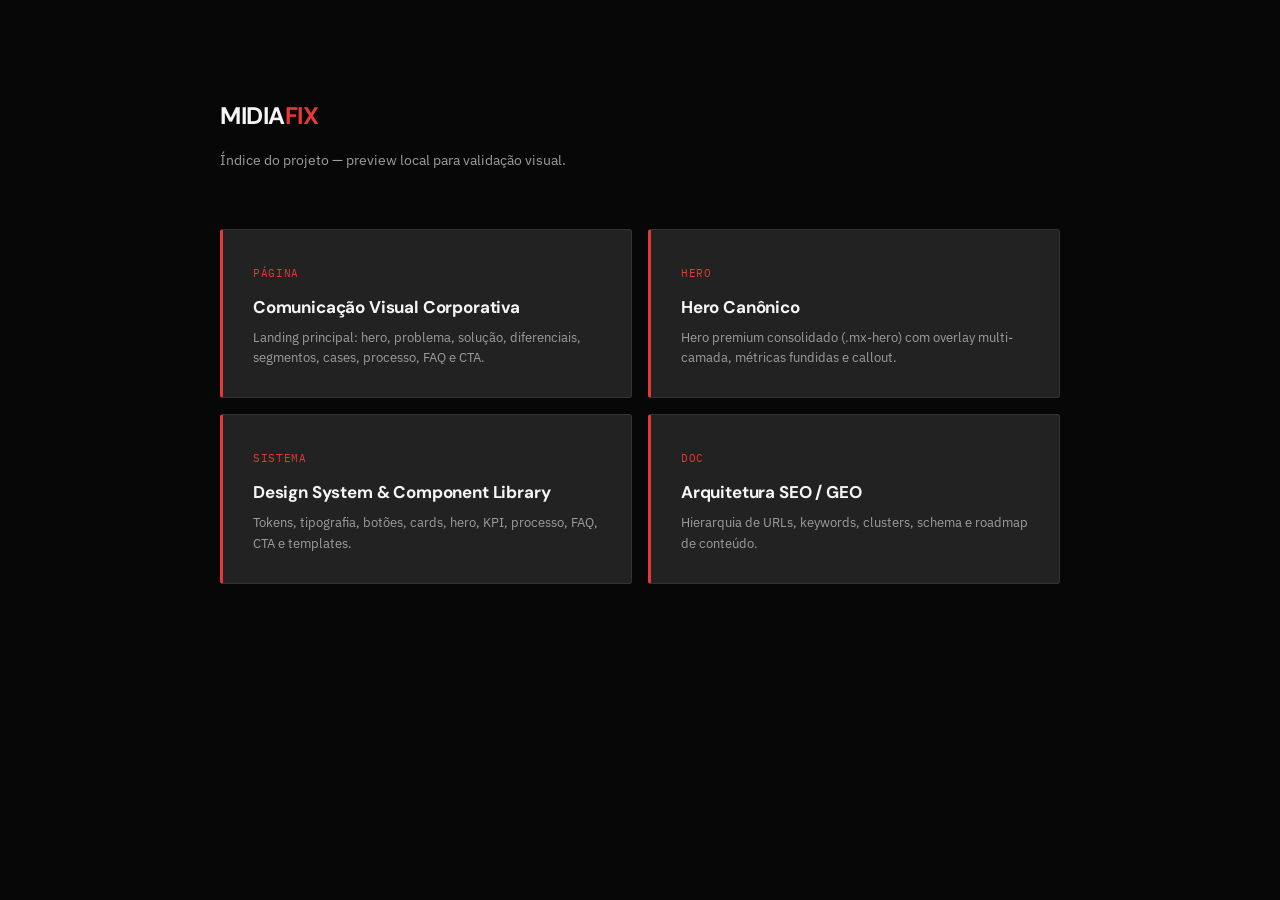
==== index.html @ 5a36b638 "Preparar landing MIDIAFIX para deploy na Vercel Site estático (HTML/CSS/JS) pronto para produção: to" ====
<!DOCTYPE html>
<html lang="pt-BR">
<head>
<meta charset="UTF-8">
<meta name="viewport" content="width=device-width, initial-scale=1.0">
<meta name="robots" content="noindex, nofollow">
<title>MIDIAFIX — Índice do Projeto</title>
<link rel="preconnect" href="https://fonts.googleapis.com">
<link rel="preconnect" href="https://fonts.gstatic.com" crossorigin>
<link href="https://fonts.googleapis.com/css2?family=DM+Sans:opsz,wght@9..40,400;9..40,500;9..40,600;9..40,700&family=IBM+Plex+Sans:wght@300;400;500&family=IBM+Plex+Mono:wght@400;500&display=swap" rel="stylesheet">
<link rel="stylesheet" href="assets/css/tokens.css">
<link rel="stylesheet" href="assets/css/components.css">
<style>
  body { background: var(--mx-grafite-deeper); min-height: 100vh; }
  .hub { max-width: 920px; margin: 0 auto; padding: 96px 40px; }
  .hub-head { margin-bottom: 56px; }
  .hub-logo { font-family: var(--font-display); font-size: 24px; font-weight: 700; letter-spacing: -0.02em; color: var(--mx-white); }
  .hub-logo em { font-style: normal; color: var(--mx-red); }
  .hub-head p { margin-top: 12px; color: var(--mx-gray-300); font-size: 14px; }
  .hub-grid { display: grid; grid-template-columns: repeat(2, 1fr); gap: 16px; }
  @media (max-width: 680px) { .hub-grid { grid-template-columns: 1fr; } }
  .hub-card {
    display: block;
    padding: 28px 30px;
    background: var(--mx-surface-4);
    border: 1px solid var(--mx-border-strong);
    border-left: 3px solid var(--mx-red);
    border-radius: var(--radius-md);
    transition: border-color var(--ease-mid), background var(--ease-mid);
  }
  .hub-card:hover { background: var(--mx-surface-5); border-left-color: var(--mx-red); }
  .hub-card .id { font-family: var(--font-mono); font-size: 11px; color: var(--mx-red); letter-spacing: 0.06em; }
  .hub-card h3 { font-family: var(--font-display); font-size: 17px; font-weight: 700; color: var(--mx-white); margin: 8px 0 6px; letter-spacing: -0.01em; }
  .hub-card p { font-size: 13px; color: var(--mx-gray-300); line-height: 1.6; }
</style>
</head>
<body>
  <div class="hub">
    <div class="hub-head">
      <span class="hub-logo">MIDIA<em>FIX</em></span>
      <p>Índice do projeto — preview local para validação visual.</p>
    </div>
    <div class="hub-grid">
      <a class="hub-card" href="midiafix-comunicacao-visual.html">
        <span class="id">PÁGINA</span>
        <h3>Comunicação Visual Corporativa</h3>
        <p>Landing principal: hero, problema, solução, diferenciais, segmentos, cases, processo, FAQ e CTA.</p>
      </a>
      <a class="hub-card" href="midiafix-hero-final.html">
        <span class="id">HERO</span>
        <h3>Hero Canônico</h3>
        <p>Hero premium consolidado (.mx-hero) com overlay multi-camada, métricas fundidas e callout.</p>
      </a>
      <a class="hub-card" href="midiafix-design-system.html">
        <span class="id">SISTEMA</span>
        <h3>Design System & Component Library</h3>
        <p>Tokens, tipografia, botões, cards, hero, KPI, processo, FAQ, CTA e templates.</p>
      </a>
      <a class="hub-card" href="midiafix-seo-geo-arquitetura.html">
        <span class="id">DOC</span>
        <h3>Arquitetura SEO / GEO</h3>
        <p>Hierarquia de URLs, keywords, clusters, schema e roadmap de conteúdo.</p>
      </a>
    </div>
  </div>
</body>
</html>
---- assets/css/tokens.css ----
/* ════════════════════════════════════════════════════════════
   MIDIAFIX · DESIGN TOKENS v2.0
   Fonte única de verdade. Toda cor, tipo, espaço, sombra e raio
   da marca deriva daqui. Nomes legados (PT / abreviados) são
   mapeados para estes tokens via shim inline em cada página.
   ════════════════════════════════════════════════════════════ */

:root {
  /* ── CORE PALETTE ──────────────────────────────────── */
  --mx-red:           #E53935;
  --mx-red-dark:      #C62828;
  --mx-white:         #F5F5F5;   /* branco primário (único) */
  --mx-off-white:     #ECECEC;   /* texto longo / superfícies — menos brilho */

  /* ── SURFACE SCALE ─────────────────────────────────── */
  --mx-grafite-deeper: #070707;  /* hero / primeira dobra — profundidade extra */
  --mx-surface-0:      #0D0D0D;  /* fundo base do produto */
  --mx-surface-1:      #111111;
  --mx-surface-2:      #161616;
  --mx-surface-3:      #1A1A1A;
  --mx-surface-4:      #222222;
  --mx-surface-5:      #2A2A2A;

  /* aliases semânticos de superfície */
  --mx-grafite:        var(--mx-surface-3);
  --mx-grafite-mid:    var(--mx-surface-2);
  --mx-grafite-deep:   var(--mx-surface-0);

  /* ── GRAY SCALE (texto secundário) ─────────────────── */
  --mx-gray-100:      #4A4A4A;
  --mx-gray-200:      #666666;
  --mx-gray-300:      #9E9E9E;   /* normalizado (era 9A9A9A no hero) */
  --mx-gray-400:      #BDBDBD;

  /* ── BORDER SCALE ──────────────────────────────────── */
  --mx-border-subtle: #252525;
  --mx-border-mid:    #2C2C2C;
  --mx-border-strong: #333333;
  --mx-border-accent:       rgba(229,57,53,0.25);
  --mx-border-accent-hover: rgba(229,57,53,0.50);

  /* ── RED OPACITY SCALE ─────────────────────────────── */
  --mx-red-5:   rgba(229,57,53,0.05);
  --mx-red-10:  rgba(229,57,53,0.10);
  --mx-red-15:  rgba(229,57,53,0.15);
  --mx-red-20:  rgba(229,57,53,0.20);

  /* ── TYPOGRAPHY · FAMILIES ─────────────────────────── */
  --font-display: 'DM Sans', sans-serif;
  --font-body:    'IBM Plex Sans', sans-serif;
  --font-mono:    'IBM Plex Mono', monospace;

  /* ── TYPOGRAPHY · SCALE ────────────────────────────── */
  --text-2xs:  10px;   /* labels / overlines */
  --text-xs:   11px;
  --text-sm:   13px;   /* corpo compacto */
  --text-base: 14px;   /* corpo / botões */
  --text-md:   16px;
  --text-lg:   20px;   /* H4 / logo */
  --text-xl:   clamp(24px, 3.5vw, 32px);   /* H3 */
  --text-2xl:  clamp(28px, 4vw,   40px);   /* H2 */
  --text-3xl:  clamp(32px, 4.5vw, 54px);   /* H1 / hero */

  /* ── TYPOGRAPHY · TRACKING ─────────────────────────── */
  --tracking-tight: -0.02em;   /* títulos display */
  --tracking-normal: 0.02em;
  --tracking-wide:  0.06em;
  --tracking-label: 0.20em;    /* overlines em caixa-alta */

  /* ── SPACING SCALE ─────────────────────────────────── */
  --space-1: 4px;
  --space-2: 8px;
  --space-3: 12px;
  --space-4: 16px;
  --space-5: 20px;
  --space-6: 24px;
  --space-8: 32px;
  --space-10: 40px;
  --space-12: 48px;
  --space-16: 64px;
  --space-20: 80px;
  --space-24: 96px;
  --space-30: 120px;

  /* ── SHADOWS (elevação de card) ────────────────────── */
  --mx-shadow-card:       0 14px 40px rgba(0,0,0,0.28);
  --mx-shadow-card-hover: 0 24px 60px rgba(0,0,0,0.40);

  /* ── RADIUS ────────────────────────────────────────── */
  --radius-sm: 2px;
  --radius-md: 3px;
  --radius-lg: 4px;

  /* ── TRANSITIONS ───────────────────────────────────── */
  --ease-fast: 0.18s ease;
  --ease-mid:  0.25s ease;
  --ease-slow: 0.40s ease;

  /* ── LAYOUT / SECTIONS ─────────────────────────────── */
  --container-max:        1200px;
  --container-max-wide:   1440px;
  --container-max-narrow: 800px;
  --container-pad:        40px;
  --container-pad-mobile: 24px;
  --section-padding:      120px 0;
  --section-padding-sm:   80px 0;
}
---- assets/css/components.css ----
/* ════════════════════════════════════════════════════════════
   MIDIAFIX · COMPONENT LIBRARY v2.0
   Biblioteca de componentes da marca. Depende de assets/css/tokens.css.
   Inclui: reset/base, primitivas de layout, navegação, tipografia,
   botões, cards, hero, KPI, processo, FAQ, CTA, depoimentos e utilitários.
   ════════════════════════════════════════════════════════════ */

/* ── RESET ───────────────────────────────────────────── */
*, *::before, *::after { box-sizing: border-box; margin: 0; padding: 0; }
html { scroll-behavior: smooth; font-size: 16px; }
body {
  background: var(--mx-grafite);
  color: var(--mx-white);
  font-family: var(--font-body);
  line-height: 1.7;
  -webkit-font-smoothing: antialiased;
  -moz-osx-font-smoothing: grayscale;
  overflow-x: hidden;
}
h1,h2,h3,h4,h5,
.btn, .stat-number, .process-num,
.case-stat strong, .kpi-value {
  font-family: var(--font-display);
}
img { display: block; max-width: 100%; }
a { color: inherit; text-decoration: none; }

/* ════════════════════════════════════════════════════════════
   LAYOUT PRIMITIVES
   ════════════════════════════════════════════════════════════ */

.mx-container {
  max-width: 1200px;
  margin: 0 auto;
  padding: 0 40px;
}
.mx-container-wide {
  max-width: 1440px;
  margin: 0 auto;
  padding: 0 60px;
}
.mx-container-narrow {
  max-width: 800px;
  margin: 0 auto;
  padding: 0 40px;
}
@media (max-width: 768px) {
  .mx-container,
  .mx-container-wide,
  .mx-container-narrow { padding: 0 24px; }
}

/* Section Wrappers */
.mx-section        { padding: var(--section-padding); }
.mx-section-dark   { padding: var(--section-padding); background: var(--mx-surface-2); }
.mx-section-deep   { padding: var(--section-padding); background: var(--mx-surface-1); }
@media (max-width: 768px) {
  .mx-section,
  .mx-section-dark,
  .mx-section-deep { padding: var(--section-padding-sm); }
}

/* Divider */
.mx-divider { height: 1px; background: var(--mx-border-mid); }
.mx-divider-strong { height: 1px; background: var(--mx-border-strong); }

/* ════════════════════════════════════════════════════════════
   C-01 · NAVIGATION
   ════════════════════════════════════════════════════════════ */

.mx-nav {
  position: fixed;
  top: 0; left: 0; right: 0;
  z-index: 200;
  height: 72px;
  padding: 0 40px;
  display: flex;
  align-items: center;
  justify-content: space-between;
  background: rgba(13,13,13,0.96);
  backdrop-filter: blur(16px);
  border-bottom: 1px solid var(--mx-border-mid);
  transition: border-color var(--ease-mid);
}
.mx-nav.scrolled { border-bottom-color: var(--mx-border-strong); }

/* Logo */
.mx-logo {
  font-family: var(--font-display);
  font-size: 20px;
  font-weight: 700;
  letter-spacing: -0.02em;
  color: var(--mx-white);
}
.mx-logo em { font-style: normal; color: var(--mx-red); }

/* Nav Links */
.mx-nav-links {
  display: flex;
  gap: 36px;
  list-style: none;
}
.mx-nav-links a {
  font-size: 13px;
  font-weight: 400;
  color: var(--mx-gray-300);
  letter-spacing: 0.02em;
  transition: color var(--ease-fast);
}
.mx-nav-links a:hover { color: var(--mx-white); }
.mx-nav-links a.active {
  color: var(--mx-white);
  position: relative;
}
.mx-nav-links a.active::after {
  content: '';
  position: absolute;
  bottom: -4px; left: 0; right: 0;
  height: 1px;
  background: var(--mx-red);
}

@media (max-width: 960px) {
  .mx-nav-links { display: none; }
  .mx-nav { padding: 0 24px; }
}

/* ════════════════════════════════════════════════════════════
   C-02 · TYPOGRAPHY TOKENS
   ════════════════════════════════════════════════════════════ */

/* Eyebrow — used above headings */
.mx-eyebrow {
  display: flex;
  align-items: center;
  gap: 14px;
  margin-bottom: 28px;
}
.mx-eyebrow-line {
  width: 28px; height: 1px;
  background: var(--mx-red);
  opacity: 0.7;
  flex-shrink: 0;
}
.mx-eyebrow-text {
  font-family: var(--font-body);
  font-size: 10px;
  font-weight: 500;
  letter-spacing: 0.22em;
  text-transform: uppercase;
  color: rgba(245,245,245,0.4);
}

/* Tag Pill */
.mx-tag {
  display: inline-flex;
  align-items: center;
  font-size: 10px;
  font-weight: 500;
  letter-spacing: 0.2em;
  text-transform: uppercase;
  color: var(--mx-red);
  border: 1px solid var(--mx-border-accent);
  padding: 5px 12px;
  border-radius: var(--radius-sm);
  margin-bottom: 24px;
}
.mx-tag-ghost {
  color: var(--mx-gray-300);
  border-color: var(--mx-border-strong);
}

/* Heading Scale */
.mx-h1 {
  font-size: clamp(40px, 6vw, 78px);
  font-weight: 700;
  line-height: 1.06;
  letter-spacing: -0.035em;
  color: #ffffff;
}
.mx-h2 {
  font-size: clamp(28px, 3.5vw, 46px);
  font-weight: 700;
  line-height: 1.12;
  letter-spacing: -0.025em;
  color: var(--mx-white);
}
.mx-h3 {
  font-size: clamp(20px, 2vw, 26px);
  font-weight: 700;
  line-height: 1.2;
  letter-spacing: -0.02em;
  color: var(--mx-white);
}
.mx-h4 {
  font-size: 17px;
  font-weight: 600;
  letter-spacing: -0.01em;
  color: var(--mx-white);
}
.mx-h5 {
  font-size: 14px;
  font-weight: 600;
  letter-spacing: 0.01em;
  color: var(--mx-white);
}

/* Body Text */
.mx-body-lg {
  font-size: 17px;
  font-weight: 300;
  color: rgba(245,245,245,0.6);
  line-height: 1.8;
}
.mx-body {
  font-size: 15px;
  font-weight: 300;
  color: rgba(245,245,245,0.6);
  line-height: 1.75;
}
.mx-body-sm {
  font-size: 13px;
  color: var(--mx-gray-300);
  line-height: 1.65;
}
.mx-caption {
  font-size: 11px;
  font-weight: 500;
  letter-spacing: 0.1em;
  text-transform: uppercase;
  color: var(--mx-gray-300);
}

/* Highlight (underline treatment — white over dark) */
.mx-highlight {
  position: relative;
  display: inline-block;
}
.mx-highlight::after {
  content: '';
  position: absolute;
  bottom: 3px;
  left: 0; right: 0;
  height: 2px;
  background: var(--mx-red);
  border-radius: 1px;
}

/* ════════════════════════════════════════════════════════════
   C-03 · BUTTONS
   ════════════════════════════════════════════════════════════ */

.btn {
  display: inline-flex;
  align-items: center;
  gap: 10px;
  border: none;
  border-radius: var(--radius-md);
  font-family: var(--font-display);
  font-weight: 600;
  letter-spacing: 0.03em;
  text-decoration: none;
  cursor: pointer;
  transition: all var(--ease-mid);
  white-space: nowrap;
}
.btn svg { width: 15px; height: 15px; flex-shrink: 0; }

/* Size variants */
.btn-lg  { font-size: 15px; padding: 18px 40px; }
.btn-md  { font-size: 14px; padding: 14px 28px; }
.btn-sm  { font-size: 12px; padding: 10px 20px; letter-spacing: 0.05em; }

/* Style variants */
.btn-primary {
  background: var(--mx-red);
  color: #ffffff;
}
.btn-primary:hover { background: var(--mx-red-dark); }

.btn-outline {
  background: transparent;
  color: var(--mx-white);
  border: 1px solid rgba(245,245,245,0.25);
}
.btn-outline:hover {
  border-color: rgba(245,245,245,0.55);
  background: rgba(245,245,245,0.04);
}

.btn-ghost {
  background: transparent;
  color: var(--mx-gray-300);
  border: 1px solid var(--mx-border-strong);
}
.btn-ghost:hover {
  color: var(--mx-white);
  border-color: var(--mx-gray-300);
}

/* Icon-only button divider */
.btn-divider {
  width: 1px;
  height: 34px;
  background: rgba(245,245,245,0.1);
  flex-shrink: 0;
}

/* ════════════════════════════════════════════════════════════
   C-04 · SECTION HEADER
   ════════════════════════════════════════════════════════════ */

.mx-section-header {
  margin-bottom: 64px;
}
.mx-section-header p {
  margin-top: 16px;
  max-width: 520px;
}
.mx-section-header.centered { text-align: center; }
.mx-section-header.centered p { margin-left: auto; margin-right: auto; }

/* Two-col header (heading left, body right) */
.mx-section-header-split {
  display: grid;
  grid-template-columns: 1fr 1fr;
  gap: 60px;
  align-items: end;
  margin-bottom: 64px;
}
@media (max-width: 768px) {
  .mx-section-header-split { grid-template-columns: 1fr; gap: 24px; }
}

/* ════════════════════════════════════════════════════════════
   C-05 · HERO SECTION
   Hero corporativo premium: imagem (zoom lento opcional) + overlay
   multi-camada para profundidade, barra de acento, conteúdo, faixa de
   métricas fundida (.mx-hero-meta) e callout arquitetônico opcional
   (.mx-hero-callout). Movimento só com prefers-reduced-motion:no-preference.
   Imagem configurável via --hero-image / --hero-position.
   ════════════════════════════════════════════════════════════ */

.mx-hero {
  position: relative;
  width: 100%;
  height: 92vh;
  min-height: 600px;
  max-height: 960px;
  display: flex;
  flex-direction: column;
  justify-content: flex-end;
  overflow: hidden;
}
.mx-hero.hero-center {
  justify-content: center;
  text-align: center;
}
.mx-hero.hero-center .mx-hero-content { max-width: 860px; margin: 0 auto; padding-bottom: 0; }
.mx-hero.hero-center .mx-eyebrow { justify-content: center; }
.mx-hero.hero-center .mx-h1,
.mx-hero.hero-center .mx-body-lg { max-width: none; margin-left: auto; margin-right: auto; }
.mx-hero.hero-center .mx-hero-actions { justify-content: center; }

/* Image layer — separate so it can zoom under a static overlay.
   Imagem local: defina background-image inline no elemento (resolve
   relativo ao HTML). --hero-image aceita URLs absolutas como fallback. */
.mx-hero-bg {
  position: absolute; inset: 0;
  background-image: var(--hero-image, url('https://images.unsplash.com/photo-1486406146926-c627a92ad1ab?w=1600&q=80'));
  background-position: var(--hero-position, center 72%);
  background-size: cover;
  background-repeat: no-repeat;
}

/* Overlay — multi-layer gradient for cinematic depth */
.mx-hero-overlay {
  position: absolute; inset: 0;
  background:
    linear-gradient(to bottom,
      rgba(7,7,7,0.10) 0%,
      rgba(7,7,7,0.18) 20%,
      rgba(7,7,7,0.32) 45%,
      rgba(7,7,7,0.72) 70%,
      rgba(7,7,7,0.96) 88%,
      rgba(7,7,7,1.00) 100%),
    linear-gradient(105deg,
      rgba(7,7,7,0.68) 0%,
      rgba(7,7,7,0.28) 40%,
      transparent 62%),
    linear-gradient(to left,
      rgba(7,7,7,0.35) 0%,
      transparent 45%);
}
/* Subtle red tint variant */
.mx-hero-overlay.tint-red {
  background:
    linear-gradient(135deg, rgba(229,57,53,0.08) 0%, transparent 45%),
    linear-gradient(to bottom,
      rgba(7,7,7,0.20) 0%,
      rgba(7,7,7,0.72) 70%,
      rgba(7,7,7,0.96) 88%,
      rgba(7,7,7,1.00) 100%);
}

/* Vertical accent bar */
.mx-hero-accent {
  position: absolute;
  top: 0; left: 0;
  width: 2px; height: 100%;
  background: linear-gradient(to bottom, transparent 0%, var(--mx-red) 22%, var(--mx-red) 72%, transparent 100%);
  opacity: 0.45;
  z-index: 1;
}

/* Bottom seam — blends hero into the content below */
.mx-hero::after {
  content: '';
  position: absolute;
  bottom: 0; left: 0; right: 0;
  height: 220px;
  background: linear-gradient(to bottom, transparent, var(--mx-grafite-deeper));
  pointer-events: none;
  z-index: 1;
}

/* Content block (own generous gutter — hero usa 56px) */
.mx-hero-content {
  position: relative;
  z-index: 2;
  width: 100%;
  max-width: 660px;
  padding: 0 56px 88px;
}
.mx-hero .mx-h1 { max-width: 580px; margin-bottom: 28px; }
.mx-hero .mx-body-lg { max-width: 440px; margin-bottom: 52px; }

.mx-hero-actions {
  display: flex;
  gap: 14px;
  flex-wrap: wrap;
  align-items: center;
}

/* Scroll indicator */
.mx-hero-scroll {
  position: absolute;
  bottom: 112px; right: 56px; z-index: 3;
  display: flex;
  align-items: center;
  gap: 12px;
  font-size: 10px;
  letter-spacing: 0.26em;
  text-transform: uppercase;
  color: rgba(245,245,245,0.25);
}
.mx-hero-scroll-line {
  width: 32px; height: 1px;
  background: rgba(245,245,245,0.18);
}

/* Architectural callout — optional, desktop only */
.mx-hero-callout {
  position: absolute;
  right: 56px; bottom: 200px; z-index: 3;
  display: flex;
  flex-direction: column;
  align-items: flex-end;
  gap: 8px;
}
.mx-hero-callout-line {
  width: 48px; height: 1px;
  background: rgba(245,245,245,0.2);
  align-self: flex-end;
}
.mx-hero-callout-card {
  background: rgba(7,7,7,0.72);
  border: 1px solid rgba(245,245,245,0.1);
  border-right: 2px solid var(--mx-red);
  border-radius: var(--radius-sm) 0 0 var(--radius-sm);
  padding: 14px 18px;
  backdrop-filter: blur(10px);
  -webkit-backdrop-filter: blur(10px);
  text-align: right;
}
.mx-hero-callout-card strong {
  display: block;
  font-family: var(--font-display);
  font-size: 18px; font-weight: 700;
  color: var(--mx-white);
  letter-spacing: -0.02em; line-height: 1;
  margin-bottom: 4px;
}
.mx-hero-callout-card span {
  font-size: 10px; font-weight: 500;
  letter-spacing: 0.14em; text-transform: uppercase;
  color: rgba(245,245,245,0.36);
}
@media (max-width: 900px) { .mx-hero-callout { display: none; } }

/* Fused metrics strip — sits directly under the hero (sibling) */
.mx-hero-meta {
  position: relative;
  z-index: 2;
  display: flex;
  border-top: 1px solid var(--mx-border-subtle);
  padding: 0 56px;
  background: rgba(7,7,7,0.65);
  backdrop-filter: blur(14px);
  -webkit-backdrop-filter: blur(14px);
}
.mx-hero-meta-item {
  flex: 1;
  padding: 28px 0 28px 40px;
  border-right: 1px solid var(--mx-border-subtle);
  display: flex;
  flex-direction: column;
  justify-content: center;
}
.mx-hero-meta-item:first-child { padding-left: 0; }
.mx-hero-meta-item:last-child { border-right: none; }
.mx-hero-meta-value {
  font-family: var(--font-display);
  font-size: 32px; font-weight: 700;
  color: #ffffff;
  letter-spacing: -0.03em; line-height: 1;
  margin-bottom: 8px;
  display: flex; align-items: baseline; gap: 1px;
}
.mx-hero-meta-plus {
  font-size: 18px; font-weight: 400;
  color: rgba(245,245,245,0.35);
}
.mx-hero-meta-label {
  font-family: var(--font-body);
  font-size: 10px; font-weight: 400;
  letter-spacing: 0.18em; text-transform: uppercase;
  color: rgba(245,245,245,0.28); line-height: 1;
}
@media (max-width: 768px) {
  .mx-hero-content { padding: 0 28px 80px; }
  .mx-hero-meta { padding: 0 28px; flex-wrap: wrap; }
  .mx-hero-meta-item {
    flex: 1 1 42%;
    padding: 22px 20px 22px 0;
    border-bottom: 1px solid var(--mx-border-subtle);
  }
  .mx-hero-meta-item:nth-child(even) { border-right: none; }
  .mx-hero-meta-item:nth-child(3),
  .mx-hero-meta-item:nth-child(4) { border-bottom: none; }
  .mx-hero-meta-value { font-size: 26px; }
  .mx-hero-meta-plus { font-size: 15px; }
  .mx-hero-scroll { display: none; }
}

/* Motion — entrada escalonada + zoom lento, só quando o movimento é bem-vindo */
@media (prefers-reduced-motion: no-preference) {
  .mx-hero-bg {
    transform: scale(1.04);
    animation: mx-hero-zoom 22s ease-out forwards;
  }
  .mx-hero .mx-eyebrow      { opacity: 0; animation: mx-fade-up 0.9s 0.30s ease forwards; }
  .mx-hero .mx-h1           { opacity: 0; animation: mx-fade-up 0.9s 0.50s ease forwards; }
  .mx-hero .mx-body-lg      { opacity: 0; animation: mx-fade-up 0.9s 0.72s ease forwards; }
  .mx-hero .mx-hero-actions { opacity: 0; animation: mx-fade-up 0.9s 0.90s ease forwards; }
  .mx-hero-callout          { opacity: 0; animation: mx-fade 1s 1.5s ease forwards; }
  .mx-hero-scroll           { opacity: 0; animation: mx-fade 1s 1.4s ease forwards; }
  .mx-hero-meta             { opacity: 0; animation: mx-fade-up 0.7s 1.2s ease forwards; }
}
@keyframes mx-hero-zoom { from { transform: scale(1.04); } to { transform: scale(1.0); } }
@keyframes mx-fade-up { from { opacity: 0; transform: translateY(22px); } to { opacity: 1; transform: translateY(0); } }
@keyframes mx-fade { from { opacity: 0; } to { opacity: 1; } }

/* ════════════════════════════════════════════════════════════
   C-06 · STATS / KPI BAR
   ════════════════════════════════════════════════════════════ */

.mx-kpi-bar {
  background: var(--mx-surface-1);
  border-top: 1px solid var(--mx-border-strong);
  border-bottom: 1px solid var(--mx-border-strong);
}
.mx-kpi-grid {
  display: grid;
  grid-template-columns: repeat(4, 1fr);
}
.mx-kpi-item {
  padding: 40px 48px;
  border-right: 1px solid var(--mx-border-strong);
}
.mx-kpi-item:last-child { border-right: none; }
.mx-kpi-value {
  font-size: 42px;
  font-weight: 700;
  color: var(--mx-white);
  letter-spacing: -0.03em;
  line-height: 1;
  margin-bottom: 8px;
}
.mx-kpi-value sup {
  font-size: 20px;
  color: var(--mx-red);
  letter-spacing: 0;
}
.mx-kpi-label {
  font-size: 11px;
  font-weight: 500;
  letter-spacing: 0.1em;
  text-transform: uppercase;
  color: var(--mx-gray-300);
}

/* Inline KPI strip (lighter) */
.mx-kpi-strip {
  display: flex;
  gap: 0;
  flex-wrap: wrap;
}
.mx-kpi-strip-item {
  flex: 1;
  min-width: 140px;
  padding: 28px 32px;
  border-right: 1px solid var(--mx-border-strong);
}
.mx-kpi-strip-item:last-child { border-right: none; }
.mx-kpi-strip-item strong {
  display: block;
  font-family: var(--font-display);
  font-size: 28px;
  font-weight: 700;
  letter-spacing: -0.025em;
  color: var(--mx-white);
  margin-bottom: 4px;
}
.mx-kpi-strip-item span {
  font-size: 12px;
  color: var(--mx-gray-300);
  letter-spacing: 0.06em;
  text-transform: uppercase;
}

@media (max-width: 900px) {
  .mx-kpi-grid { grid-template-columns: repeat(2, 1fr); }
  .mx-kpi-item:nth-child(2) { border-right: none; }
  .mx-kpi-item { border-bottom: 1px solid var(--mx-border-strong); }
  .mx-kpi-item { padding: 32px 28px; }
}

/* ════════════════════════════════════════════════════════════
   C-07 · PROBLEM / DIAGNOSIS SECTION
   ════════════════════════════════════════════════════════════ */

/* Two-col: text + pain list */
.mx-problem-grid {
  display: grid;
  grid-template-columns: 1fr 1fr;
  gap: 80px;
  align-items: start;
}
@media (max-width: 960px) {
  .mx-problem-grid { grid-template-columns: 1fr; gap: 48px; }
}

/* Pain list card */
.mx-pain-list {
  list-style: none;
  border: 1px solid var(--mx-border-strong);
  border-radius: var(--radius-lg);
  overflow: hidden;
}
.mx-pain-item {
  display: flex;
  align-items: flex-start;
  gap: 20px;
  padding: 26px 30px;
  border-bottom: 1px solid var(--mx-border-strong);
  transition: background var(--ease-fast);
}
.mx-pain-item:last-child { border-bottom: none; }
.mx-pain-item:hover { background: var(--mx-red-5); }

.mx-pain-icon {
  width: 34px; height: 34px;
  border-radius: var(--radius-sm);
  border: 1px solid var(--mx-border-accent);
  display: flex; align-items: center; justify-content: center;
  flex-shrink: 0;
  margin-top: 2px;
  transition: border-color var(--ease-fast);
}
.mx-pain-item:hover .mx-pain-icon { border-color: var(--mx-border-accent-hover); }
.mx-pain-icon svg { width: 15px; height: 15px; stroke: var(--mx-red); }

.mx-pain-body h4 {
  font-size: 14px;
  font-weight: 600;
  color: var(--mx-white);
  margin-bottom: 5px;
}
.mx-pain-body p {
  font-size: 13px;
  color: var(--mx-gray-300);
  line-height: 1.6;
}

/* ════════════════════════════════════════════════════════════
   C-08 · SOLUTION / TWO-COLUMN SPLIT
   ════════════════════════════════════════════════════════════ */

/* Image + content */
.mx-split {
  display: grid;
  grid-template-columns: 5fr 4fr;
  gap: 80px;
  align-items: center;
}
.mx-split.reverse { direction: rtl; }
.mx-split.reverse > * { direction: ltr; }
.mx-split-equal {
  display: grid;
  grid-template-columns: 1fr 1fr;
  gap: 80px;
  align-items: center;
}

@media (max-width: 960px) {
  .mx-split,
  .mx-split.reverse,
  .mx-split-equal { grid-template-columns: 1fr; gap: 48px; direction: ltr; }
}

/* Image frame */
.mx-img-frame {
  position: relative;
  border-radius: var(--radius-lg);
  overflow: hidden;
}
.mx-img-frame.ratio-4-5 { aspect-ratio: 4/5; }
.mx-img-frame.ratio-16-9 { aspect-ratio: 16/9; }
.mx-img-frame.ratio-3-2  { aspect-ratio: 3/2; }
.mx-img-frame img {
  width: 100%; height: 100%;
  object-fit: cover;
  filter: brightness(0.88) saturate(0.85);
  transition: transform var(--ease-slow), filter var(--ease-slow);
}
.mx-img-frame:hover img {
  transform: scale(1.02);
  filter: brightness(0.92) saturate(0.9);
}

/* Badge overlaid on image */
.mx-img-badge {
  position: absolute;
  bottom: 24px; left: 24px;
  background: rgba(13,13,13,0.95);
  border: 1px solid var(--mx-border-strong);
  border-left: 3px solid var(--mx-red);
  padding: 16px 22px;
  border-radius: var(--radius-sm);
  backdrop-filter: blur(8px);
}
.mx-img-badge strong {
  display: block;
  font-family: var(--font-display);
  font-size: 20px;
  font-weight: 700;
  color: var(--mx-white);
  letter-spacing: -0.02em;
}
.mx-img-badge span {
  font-size: 11px;
  color: var(--mx-gray-300);
  letter-spacing: 0.08em;
  text-transform: uppercase;
}

/* Check list inside content */
.mx-check-list {
  list-style: none;
  display: flex;
  flex-direction: column;
  gap: 12px;
  margin-top: 36px;
}
.mx-check-item {
  display: flex;
  align-items: center;
  gap: 14px;
  padding: 16px 22px;
  background: var(--mx-surface-4);
  border: 1px solid var(--mx-border-strong);
  border-radius: var(--radius-md);
  font-size: 14px;
  color: rgba(245,245,245,0.72);
  transition: border-color var(--ease-fast);
}
.mx-check-item:hover { border-color: var(--mx-border-accent-hover); }
.mx-check-dot {
  width: 5px; height: 5px;
  border-radius: 50%;
  background: var(--mx-red);
  flex-shrink: 0;
}

/* ════════════════════════════════════════════════════════════
   C-09 · DIFFERENTIALS GRID
   ════════════════════════════════════════════════════════════ */

/* 3-col bordered grid */
.mx-dif-grid {
  display: grid;
  grid-template-columns: repeat(3, 1fr);
  gap: 1px;
  background: var(--mx-border-strong);
  border: 1px solid var(--mx-border-strong);
  border-radius: var(--radius-lg);
  overflow: hidden;
}
.mx-dif-grid.cols-2 { grid-template-columns: repeat(2, 1fr); }
.mx-dif-grid.cols-4 { grid-template-columns: repeat(4, 1fr); }

.mx-dif-card {
  background: var(--mx-surface-4);
  padding: 44px 38px;
  position: relative;
  transition: background var(--ease-mid);
  cursor: default;
}
.mx-dif-card::before {
  content: '';
  position: absolute;
  top: 0; left: 0; right: 0;
  height: 2px;
  background: transparent;
  transition: background var(--ease-mid);
}
.mx-dif-card:hover { background: var(--mx-surface-5); }
.mx-dif-card:hover::before { background: var(--mx-red); }

.mx-dif-num {
  font-family: var(--font-body);
  font-size: 10px;
  font-weight: 600;
  letter-spacing: 0.2em;
  color: var(--mx-red);
  margin-bottom: 24px;
  opacity: 0.8;
}
.mx-dif-card h3 {
  font-size: 17px;
  font-weight: 700;
  color: var(--mx-white);
  letter-spacing: -0.015em;
  margin-bottom: 14px;
  line-height: 1.3;
}
.mx-dif-card p {
  font-size: 13px;
  color: var(--mx-gray-300);
  line-height: 1.75;
}

/* Icon variant */
.mx-dif-icon {
  width: 40px; height: 40px;
  border-radius: var(--radius-sm);
  border: 1px solid var(--mx-border-strong);
  display: flex; align-items: center; justify-content: center;
  margin-bottom: 24px;
  transition: border-color var(--ease-mid);
}
.mx-dif-card:hover .mx-dif-icon { border-color: var(--mx-border-accent-hover); }
.mx-dif-icon svg { width: 18px; height: 18px; stroke: var(--mx-gray-300); transition: stroke var(--ease-mid); }
.mx-dif-card:hover .mx-dif-icon svg { stroke: var(--mx-red); }

@media (max-width: 960px) {
  .mx-dif-grid,
  .mx-dif-grid.cols-4 { grid-template-columns: 1fr; }
  .mx-dif-grid.cols-2 { grid-template-columns: 1fr; }
}

/* ════════════════════════════════════════════════════════════
   C-10 · SEGMENT CARDS GRID
   ════════════════════════════════════════════════════════════ */

.mx-seg-grid {
  display: grid;
  grid-template-columns: repeat(4, 1fr);
  gap: 18px;
}
.mx-seg-grid.cols-3 { grid-template-columns: repeat(3, 1fr); }
.mx-seg-grid.cols-2 { grid-template-columns: repeat(2, 1fr); }

.mx-seg-card {
  border: 1px solid var(--mx-border-strong);
  border-radius: var(--radius-md);
  padding: 34px 26px;
  background: var(--mx-surface-4);
  transition: all var(--ease-mid);
  cursor: default;
}
.mx-seg-card:hover {
  border-color: var(--mx-border-accent-hover);
  transform: translateY(-3px);
  box-shadow: 0 14px 40px rgba(0,0,0,0.28);
  background: var(--mx-surface-5);
}
.mx-seg-icon {
  width: 42px; height: 42px;
  border-radius: var(--radius-md);
  border: 1px solid var(--mx-border-strong);
  display: flex; align-items: center; justify-content: center;
  margin-bottom: 22px;
  transition: border-color var(--ease-mid);
}
.mx-seg-card:hover .mx-seg-icon { border-color: var(--mx-border-accent-hover); }
.mx-seg-icon svg { width: 18px; height: 18px; stroke: var(--mx-gray-300); transition: stroke var(--ease-mid); }
.mx-seg-card:hover .mx-seg-icon svg { stroke: var(--mx-red); }
.mx-seg-card h3 {
  font-size: 14px;
  font-weight: 600;
  color: var(--mx-white);
  margin-bottom: 8px;
  letter-spacing: -0.01em;
}
.mx-seg-card p {
  font-size: 13px;
  color: var(--mx-gray-300);
  line-height: 1.65;
}

@media (max-width: 1024px) {
  .mx-seg-grid { grid-template-columns: repeat(2, 1fr); }
}
@media (max-width: 560px) {
  .mx-seg-grid,
  .mx-seg-grid.cols-3 { grid-template-columns: 1fr; }
}

/* ════════════════════════════════════════════════════════════
   C-11 · CASE / PROJECT CARDS
   ════════════════════════════════════════════════════════════ */

.mx-cases-grid {
  display: grid;
  grid-template-columns: repeat(3, 1fr);
  gap: 18px;
}
.mx-cases-grid.cols-2 { grid-template-columns: repeat(2, 1fr); }

.mx-case-card {
  border-radius: var(--radius-lg);
  overflow: hidden;
  background: var(--mx-surface-4);
  border: 1px solid var(--mx-border-strong);
  transition: transform var(--ease-mid), box-shadow var(--ease-mid);
}
.mx-case-card:hover {
  transform: translateY(-4px);
  box-shadow: 0 24px 60px rgba(0,0,0,0.4);
}
.mx-case-img {
  height: 220px;
  overflow: hidden;
  position: relative;
}
.mx-case-img img {
  width: 100%; height: 100%;
  object-fit: cover;
  filter: brightness(0.82) saturate(0.75);
  transition: transform 0.5s ease, filter 0.5s ease;
}
.mx-case-card:hover .mx-case-img img {
  transform: scale(1.04);
  filter: brightness(0.88) saturate(0.8);
}
.mx-case-seg {
  position: absolute;
  top: 14px; left: 14px;
  font-size: 10px;
  font-weight: 600;
  letter-spacing: 0.16em;
  text-transform: uppercase;
  color: #fff;
  background: var(--mx-red);
  padding: 4px 10px;
  border-radius: var(--radius-sm);
}
.mx-case-body { padding: 26px 26px 30px; }
.mx-case-body h3 {
  font-size: 16px;
  font-weight: 700;
  color: var(--mx-white);
  margin-bottom: 10px;
  letter-spacing: -0.01em;
  line-height: 1.3;
}
.mx-case-body p {
  font-size: 13px;
  color: var(--mx-gray-300);
  line-height: 1.65;
  margin-bottom: 18px;
}
.mx-case-meta {
  display: flex;
  gap: 20px;
  padding-top: 16px;
  border-top: 1px solid var(--mx-border-strong);
}
.mx-case-stat strong {
  display: block;
  font-size: 18px;
  font-weight: 700;
  color: var(--mx-white);
  letter-spacing: -0.02em;
}
.mx-case-stat span {
  font-size: 10px;
  color: var(--mx-gray-300);
  letter-spacing: 0.08em;
  text-transform: uppercase;
}

/* Featured case — wide card */
.mx-case-card.featured {
  grid-column: span 2;
  display: grid;
  grid-template-columns: 1fr 1fr;
}
.mx-case-card.featured .mx-case-img { height: 100%; min-height: 260px; }
@media (max-width: 960px) {
  .mx-cases-grid { grid-template-columns: 1fr; }
  .mx-case-card.featured { grid-column: span 1; display: block; }
  .mx-case-card.featured .mx-case-img { height: 220px; }
}

/* ════════════════════════════════════════════════════════════
   C-12 · PROCESS / TIMELINE
   ════════════════════════════════════════════════════════════ */

/* Horizontal table layout */
.mx-process-list {
  border: 1px solid var(--mx-border-strong);
  border-radius: var(--radius-lg);
  overflow: hidden;
}
.mx-process-step {
  display: grid;
  grid-template-columns: 72px 1fr auto;
  align-items: center;
  border-bottom: 1px solid var(--mx-border-strong);
  transition: background var(--ease-fast);
}
.mx-process-step:last-child { border-bottom: none; }
.mx-process-step:hover { background: var(--mx-surface-4); }

.mx-step-num {
  padding: 34px 28px;
  border-right: 1px solid var(--mx-border-strong);
  align-self: stretch;
  display: flex; align-items: center; justify-content: center;
}
.process-num {
  font-size: 12px;
  font-weight: 700;
  color: var(--mx-red);
  letter-spacing: 0.12em;
  opacity: 0.9;
}

.mx-step-body {
  padding: 34px 44px;
  border-right: 1px solid var(--mx-border-strong);
}
.mx-step-body h3 {
  font-size: 16px;
  font-weight: 700;
  color: var(--mx-white);
  margin-bottom: 7px;
  letter-spacing: -0.01em;
}
.mx-step-body p {
  font-size: 13px;
  color: var(--mx-gray-300);
  line-height: 1.7;
  max-width: 540px;
}

.mx-step-phase {
  padding: 34px 36px;
  text-align: center;
  min-width: 130px;
}
.mx-step-phase-pill {
  font-size: 10px;
  font-weight: 600;
  letter-spacing: 0.16em;
  text-transform: uppercase;
  color: var(--mx-gray-200);
  background: rgba(74,74,74,0.18);
  border: 1px solid var(--mx-border-strong);
  padding: 5px 12px;
  border-radius: var(--radius-sm);
  white-space: nowrap;
}

/* Vertical connector timeline */
.mx-timeline {
  position: relative;
  padding-left: 48px;
}
.mx-timeline::before {
  content: '';
  position: absolute;
  top: 0; bottom: 0; left: 11px;
  width: 1px;
  background: var(--mx-border-strong);
}
.mx-timeline-item {
  position: relative;
  margin-bottom: 48px;
}
.mx-timeline-item:last-child { margin-bottom: 0; }
.mx-timeline-dot {
  position: absolute;
  left: -41px;
  top: 4px;
  width: 10px; height: 10px;
  border-radius: 50%;
  border: 2px solid var(--mx-border-strong);
  background: var(--mx-surface-3);
  transition: border-color var(--ease-mid), background var(--ease-mid);
}
.mx-timeline-item:hover .mx-timeline-dot,
.mx-timeline-item.active .mx-timeline-dot {
  border-color: var(--mx-red);
  background: var(--mx-red);
}
.mx-timeline-item h4 {
  font-size: 15px;
  font-weight: 600;
  color: var(--mx-white);
  margin-bottom: 6px;
}
.mx-timeline-item p {
  font-size: 13px;
  color: var(--mx-gray-300);
  line-height: 1.7;
}

@media (max-width: 768px) {
  .mx-process-step { grid-template-columns: 56px 1fr; }
  .mx-step-phase { display: none; }
  .mx-step-num { padding: 26px 18px; }
  .mx-step-body { padding: 26px 22px; border-right: none; }
}

/* ════════════════════════════════════════════════════════════
   C-13 · FAQ COMPONENT
   ════════════════════════════════════════════════════════════ */

/* Two-col: intro + accordion */
.mx-faq-layout {
  display: grid;
  grid-template-columns: 1fr 2fr;
  gap: 80px;
  align-items: start;
}
@media (max-width: 960px) {
  .mx-faq-layout { grid-template-columns: 1fr; gap: 48px; }
}

/* Accordion */
.mx-accordion {
  border: 1px solid var(--mx-border-strong);
  border-radius: var(--radius-lg);
  overflow: hidden;
}
.mx-accordion-item {
  border-bottom: 1px solid var(--mx-border-strong);
}
.mx-accordion-item:last-child { border-bottom: none; }

.mx-accordion-trigger {
  width: 100%;
  background: none;
  border: none;
  padding: 26px 30px;
  display: flex;
  align-items: center;
  justify-content: space-between;
  gap: 20px;
  cursor: pointer;
  text-align: left;
  transition: background var(--ease-fast);
}
.mx-accordion-trigger:hover { background: var(--mx-surface-4); }
.mx-accordion-trigger span {
  font-family: var(--font-display);
  font-size: 14px;
  font-weight: 600;
  color: var(--mx-white);
  line-height: 1.4;
}
.mx-accordion-icon {
  width: 22px; height: 22px;
  border-radius: 50%;
  border: 1px solid var(--mx-border-strong);
  display: flex; align-items: center; justify-content: center;
  flex-shrink: 0;
  transition: all var(--ease-mid);
}
.mx-accordion-icon svg {
  width: 11px; height: 11px;
  stroke: var(--mx-gray-300);
  transition: all var(--ease-mid);
}
.mx-accordion-item.open .mx-accordion-icon {
  background: var(--mx-red);
  border-color: var(--mx-red);
}
.mx-accordion-item.open .mx-accordion-icon svg {
  stroke: #fff;
  transform: rotate(45deg);
}
.mx-accordion-body {
  max-height: 0;
  overflow: hidden;
  transition: max-height 0.35s ease;
}
.mx-accordion-body-inner {
  padding: 0 30px 26px;
  font-size: 14px;
  color: rgba(245,245,245,0.55);
  line-height: 1.82;
  font-weight: 300;
}
.mx-accordion-item.open .mx-accordion-body { max-height: 400px; }

/* ════════════════════════════════════════════════════════════
   C-14 · CTA SECTION (3 variants)
   ════════════════════════════════════════════════════════════ */

/* Full-width dark CTA */
.mx-cta {
  position: relative;
  padding: 140px 0;
  overflow: hidden;
  text-align: center;
}
.mx-cta-bg {
  position: absolute; inset: 0;
  background:
    linear-gradient(rgba(13,13,13,0.9), rgba(13,13,13,0.9)),
    var(--cta-image, url('https://images.unsplash.com/photo-1486406146926-c627a92ad1ab?w=1600&q=80'))
    center / cover no-repeat;
}
.mx-cta-top-line {
  position: absolute;
  top: 0; left: 0; right: 0;
  height: 2px;
  background: linear-gradient(to right, transparent 0%, var(--mx-red) 50%, transparent 100%);
}
.mx-cta-content {
  position: relative; z-index: 2;
}
.mx-cta-content .mx-h2 { margin-bottom: 20px; }
.mx-cta-content .mx-body-lg {
  max-width: 480px;
  margin: 0 auto 44px;
}
.mx-cta-actions {
  display: flex;
  gap: 14px;
  justify-content: center;
  flex-wrap: wrap;
}

/* Inline CTA banner */
.mx-cta-banner {
  display: flex;
  align-items: center;
  justify-content: space-between;
  gap: 40px;
  padding: 44px 56px;
  background: var(--mx-surface-4);
  border: 1px solid var(--mx-border-strong);
  border-left: 3px solid var(--mx-red);
  border-radius: var(--radius-lg);
}
.mx-cta-banner-text h3 {
  font-size: 22px;
  font-weight: 700;
  color: var(--mx-white);
  letter-spacing: -0.02em;
  margin-bottom: 6px;
}
.mx-cta-banner-text p {
  font-size: 14px;
  color: var(--mx-gray-300);
  line-height: 1.6;
}
.mx-cta-banner-actions { display: flex; gap: 12px; flex-shrink: 0; }
@media (max-width: 768px) {
  .mx-cta-banner { flex-direction: column; align-items: flex-start; padding: 32px; }
  .mx-cta-banner-actions { width: 100%; }
}

/* Minimal CTA strip */
.mx-cta-strip {
  text-align: center;
  padding: 80px 0;
}
.mx-cta-strip p {
  margin-bottom: 28px;
}

/* ════════════════════════════════════════════════════════════
   C-15 · TESTIMONIAL / QUOTE CARD
   ════════════════════════════════════════════════════════════ */

.mx-testimonial {
  padding: 40px 40px 36px;
  background: var(--mx-surface-4);
  border: 1px solid var(--mx-border-strong);
  border-radius: var(--radius-lg);
  position: relative;
}
.mx-testimonial::before {
  content: '\201C';
  position: absolute;
  top: 18px; right: 28px;
  font-family: Georgia, serif;
  font-size: 64px;
  color: var(--mx-red);
  opacity: 0.15;
  line-height: 1;
}
.mx-testimonial-text {
  font-size: 16px;
  font-weight: 300;
  color: rgba(245,245,245,0.7);
  line-height: 1.8;
  margin-bottom: 28px;
}
.mx-testimonial-author {
  display: flex;
  align-items: center;
  gap: 14px;
  padding-top: 22px;
  border-top: 1px solid var(--mx-border-strong);
}
.mx-testimonial-avatar {
  width: 40px; height: 40px;
  border-radius: 50%;
  background: var(--mx-surface-5);
  border: 1px solid var(--mx-border-strong);
  overflow: hidden;
  flex-shrink: 0;
}
.mx-testimonial-avatar img { width: 100%; height: 100%; object-fit: cover; }
.mx-testimonial-name {
  font-size: 14px;
  font-weight: 600;
  color: var(--mx-white);
  margin-bottom: 3px;
}
.mx-testimonial-role {
  font-size: 12px;
  color: var(--mx-gray-300);
  letter-spacing: 0.04em;
}

/* Testimonial grid */
.mx-testimonials-grid {
  display: grid;
  grid-template-columns: repeat(3, 1fr);
  gap: 18px;
}
@media (max-width: 960px) {
  .mx-testimonials-grid { grid-template-columns: 1fr; }
}

/* ════════════════════════════════════════════════════════════
   C-16 · INFO / FEATURE ROWS
   ════════════════════════════════════════════════════════════ */

/* Horizontal labeled list */
.mx-spec-list {
  list-style: none;
  border: 1px solid var(--mx-border-strong);
  border-radius: var(--radius-lg);
  overflow: hidden;
}
.mx-spec-item {
  display: grid;
  grid-template-columns: 200px 1fr;
  border-bottom: 1px solid var(--mx-border-strong);
  transition: background var(--ease-fast);
}
.mx-spec-item:last-child { border-bottom: none; }
.mx-spec-item:hover { background: var(--mx-surface-4); }
.mx-spec-label {
  padding: 22px 28px;
  border-right: 1px solid var(--mx-border-strong);
  font-size: 12px;
  font-weight: 500;
  letter-spacing: 0.08em;
  text-transform: uppercase;
  color: var(--mx-gray-300);
  display: flex;
  align-items: center;
}
.mx-spec-value {
  padding: 22px 28px;
  font-size: 14px;
  color: rgba(245,245,245,0.75);
  line-height: 1.6;
  display: flex;
  align-items: center;
}
@media (max-width: 600px) {
  .mx-spec-item { grid-template-columns: 1fr; }
  .mx-spec-label { border-right: none; border-bottom: 1px solid var(--mx-border-strong); }
}

/* ════════════════════════════════════════════════════════════
   C-17 · REVEAL ANIMATION
   ════════════════════════════════════════════════════════════ */

.reveal {
  opacity: 0;
  transform: translateY(24px);
  transition: opacity 0.55s ease, transform 0.55s ease;
}
.reveal.visible {
  opacity: 1;
  transform: translateY(0);
}
.reveal-d1 { transition-delay: 0.08s; }
.reveal-d2 { transition-delay: 0.16s; }
.reveal-d3 { transition-delay: 0.24s; }
.reveal-d4 { transition-delay: 0.32s; }
.reveal-d5 { transition-delay: 0.40s; }
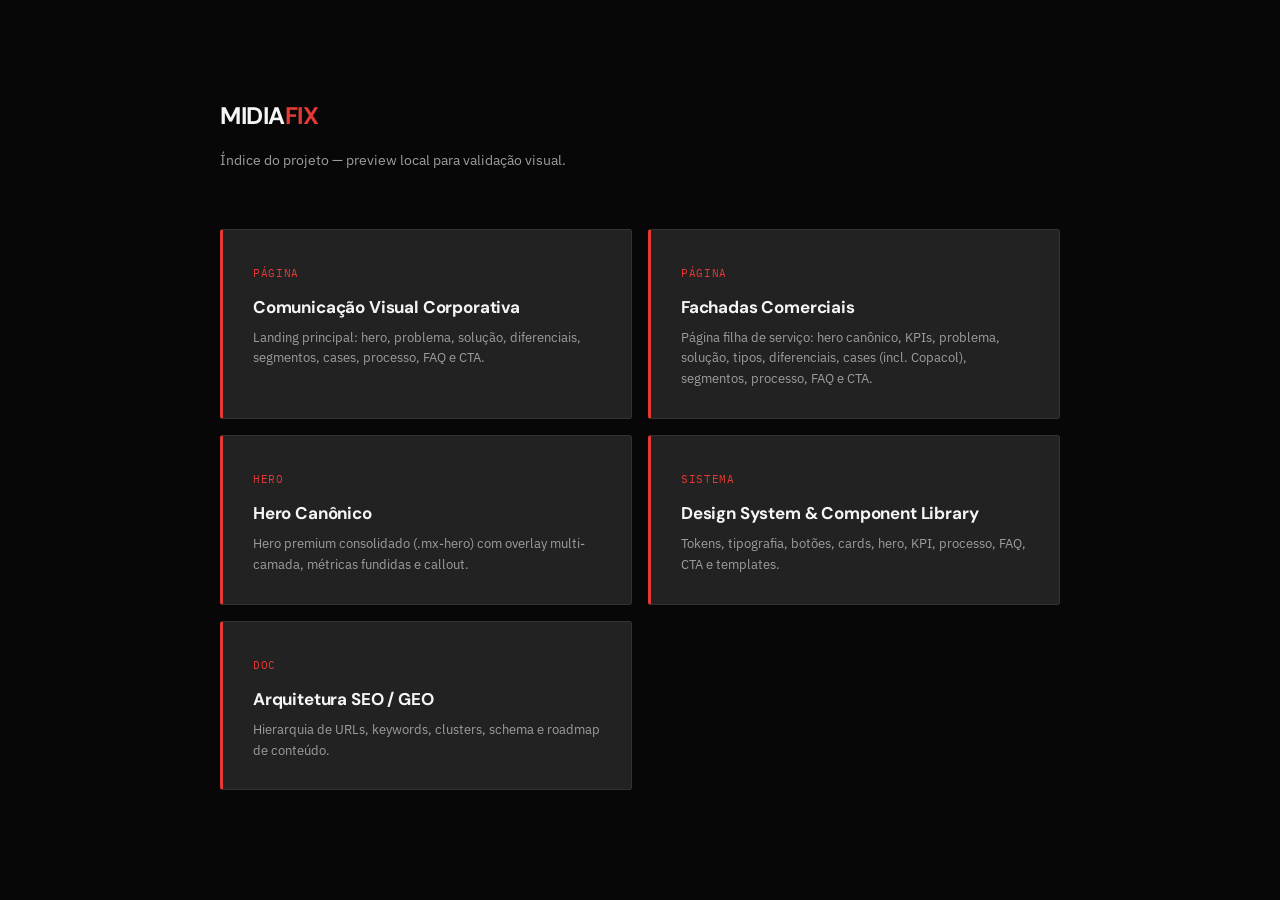
==== commit e0950892: "Adiciona pagina de servico /servicos/fachadas-comerciais/ Pagina filha da vertical de fachadas: copy" ====
--- a/index.html
+++ b/index.html
@@ -46,6 +46,11 @@
         <h3>Comunicação Visual Corporativa</h3>
         <p>Landing principal: hero, problema, solução, diferenciais, segmentos, cases, processo, FAQ e CTA.</p>
       </a>
+      <a class="hub-card" href="servicos/fachadas-comerciais/">
+        <span class="id">PÁGINA</span>
+        <h3>Fachadas Comerciais</h3>
+        <p>Página filha de serviço: hero canônico, KPIs, problema, solução, tipos, diferenciais, cases (incl. Copacol), segmentos, processo, FAQ e CTA.</p>
+      </a>
       <a class="hub-card" href="midiafix-hero-final.html">
         <span class="id">HERO</span>
         <h3>Hero Canônico</h3>
